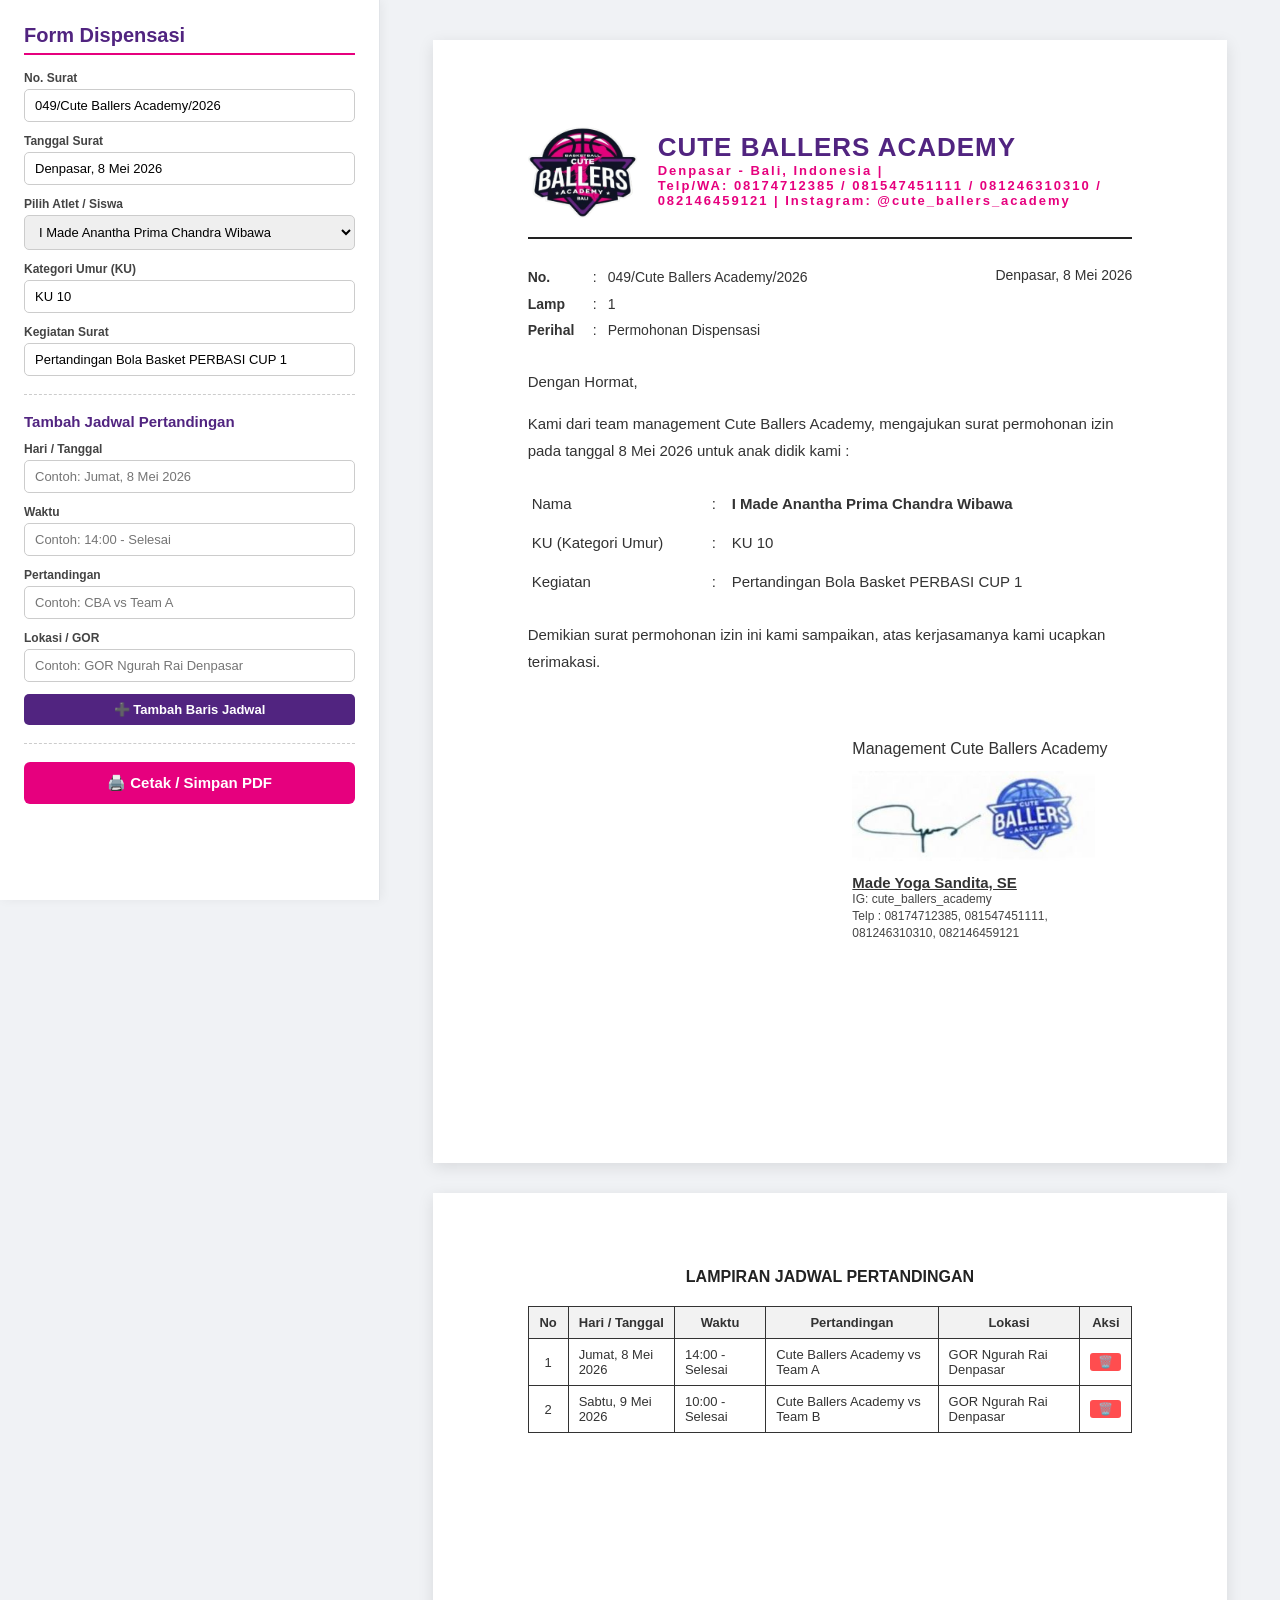
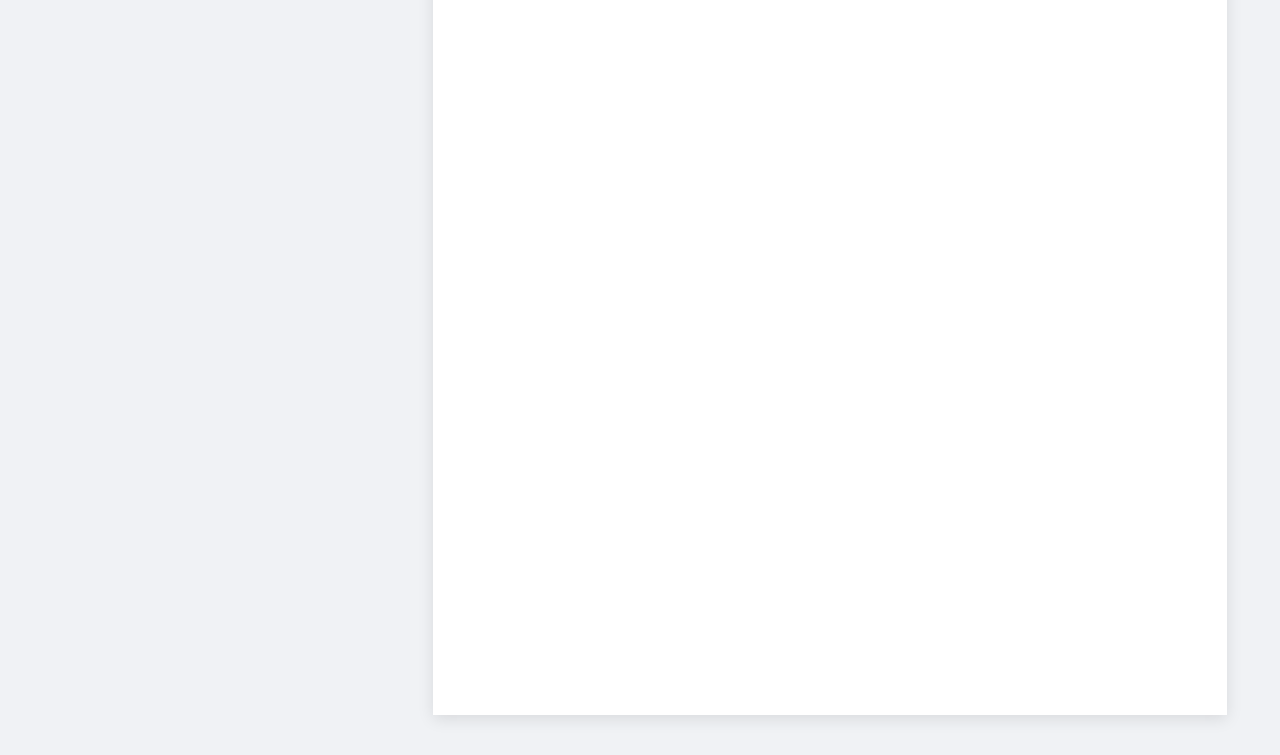
==== index.html @ a01e5388 "Add files via upload" ====
<!DOCTYPE html>
<html lang="id">
<head>
    <meta charset="UTF-8">
    <meta name="viewport" content="width=device-width, initial-scale=1.0">
    <title>Sistem Surat Dispensasi - Cute Ballers Academy</title>
    <link rel="stylesheet" href="style.css">
</head>
<body>
    <div class="app-container">
        <!-- Panel Input Form (Sidebar) -->
        <aside class="sidebar no-print">
            <h2>Form Dispensasi</h2>
            <form id="dispensasiForm">
                <div class="form-group">
                    <label for="noSurat">No. Surat</label>
                    <input type="text" id="noSurat" value="049/Cute Ballers Academy/2026">
                </div>

                <div class="form-group">
                    <label for="tglSurat">Tanggal Surat</label>
                    <input type="text" id="tglSurat" value="Denpasar, 8 Mei 2026">
                </div>

                <div class="form-group">
                    <label for="pilihSiswa">Pilih Atlet / Siswa</label>
                    <select id="pilihSiswa">
                        <option value="I Made Anantha Prima Chandra Wibawa">I Made Anantha Prima Chandra Wibawa</option>
                        <option value="I Gede Ryota Kurnia Abimartha">I Gede Ryota Kurnia Abimartha</option>
                        <option value="I Made Galang Ady Putra Wiguna">I Made Galang Ady Putra Wiguna</option>
                        <option value="Gde Keano Yaswanta Tirta Putra">Gde Keano Yaswanta Tirta Putra</option>
                        <option value="Ida Bagus Putu Dafandra">Ida Bagus Putu Dafandra</option>
                        <option value="Damar Narendra Rasendria Ardana">Damar Narendra Rasendria Ardana</option>
                        <option value="I Nyoman Reswara Radha Darsika">I Nyoman Reswara Radha Darsika</option>
                        <option value="Calvin Putra Leon">Calvin Putra Leon</option>
                        <option value="Dewa Ngakan Made Arsyanendra">Dewa Ngakan Made Arsyanendra</option>
                        <option value="Daeyu Kahiang Pimala">Daeyu Kahiang Pimala</option>
                        <option value="custom">-- Input Nama Lain --</option>
                    </select>
                </div>

                <div class="form-group" id="inputCustomGroup" style="display: none;">
                    <label for="namaCustom">Nama Siswa Manual</label>
                    <input type="text" id="namaCustom" placeholder="Ketik nama lengkap siswa">
                </div>

                <div class="form-group">
                    <label for="kategoriUmur">Kategori Umur (KU)</label>
                    <input type="text" id="kategoriUmur" value="KU 10">
                </div>

                <div class="form-group">
                    <label for="kegiatan">Kegiatan Surat</label>
                    <input type="text" id="kegiatan" value="Pertandingan Bola Basket PERBASI CUP 1">
                </div>

                <hr class="form-divider">

                <!-- Form Input Lampiran Jadwal Pertandingan -->
                <h3>Tambah Jadwal Pertandingan</h3>
                <div class="form-group">
                    <label for="jadwalHariTgl">Hari / Tanggal</label>
                    <input type="text" id="jadwalHariTgl" placeholder="Contoh: Jumat, 8 Mei 2026">
                </div>

                <div class="form-group">
                    <label for="jadwalWaktu">Waktu</label>
                    <input type="text" id="jadwalWaktu" placeholder="Contoh: 14:00 - Selesai">
                </div>

                <div class="form-group">
                    <label for="jadwalLaga">Pertandingan</label>
                    <input type="text" id="jadwalLaga" placeholder="Contoh: CBA vs Team A">
                </div>

                <div class="form-group">
                    <label for="jadwalLokasi">Lokasi / GOR</label>
                    <input type="text" id="jadwalLokasi" placeholder="Contoh: GOR Ngurah Rai Denpasar">
                </div>

                <button type="button" id="btnTambahJadwal" class="btn-secondary">
                    ➕ Tambah Baris Jadwal
                </button>

                <hr class="form-divider">

                <button type="button" class="btn-primary" onclick="window.print()">
                    🖨️ Cetak / Simpan PDF
                </button>
            </form>
        </aside>

        <!-- Preview Dokumen Kertas A4 -->
        <main class="preview-container">
            <!-- LEMBAR 1: SURAT PERMOHONAN DISPENSASI -->
            <div class="page-a4">
                <!-- Kop Surat dengan Logo dan Tulisan Sebelahan -->
                <header class="header">
                    <div class="kop-wrapper">
                        <img src="assets/logo.png" alt="Logo Cute Ballers Academy Bali" class="logo">
                        <div class="kop-text">
                            <h1 class="kop-title">CUTE BALLERS ACADEMY</h1>
                            <p class="kop-subtitle">Denpasar - Bali, Indonesia |<br> Telp/WA: 08174712385 / 081547451111 / 081246310310 / 082146459121 |
				 Instagram: @cute_ballers_academy 
				</br></p>
					
                        </div>
                    </div>
                </header>

                <!-- Detail Surat (Titik Dua Sejajar) -->
                <section class="meta-section">
                    <div class="meta-left">
                        <table class="meta-table">
                            <tr>
                                <td class="meta-label"><strong>No.</strong></td>
                                <td class="meta-colon">:</td>
                                <td><span id="viewNoSurat">049/Cute Ballers Academy/2026</span></td>
                            </tr>
                            <tr>
                                <td class="meta-label"><strong>Lamp</strong></td>
                                <td class="meta-colon">:</td>
                                <td>1</td>
                            </tr>
                            <tr>
                                <td class="meta-label"><strong>Perihal</strong></td>
                                <td class="meta-colon">:</td>
                                <td>Permohonan Dispensasi</td>
                            </tr>
                        </table>
                    </div>
                    <div class="meta-right">
                        <p><span id="viewTglSurat">Denpasar, 8 Mei 2026</span></p>
                    </div>
                </section>

                <!-- Isi Surat -->
                <section class="letter-body">
                    <p>Dengan Hormat,</p>
                    <p>Kami dari team management Cute Ballers Academy, mengajukan surat permohonan izin pada tanggal 8 Mei 2026 untuk anak didik kami :</p>

                    <table class="data-table">
                        <tr>
                            <td class="col-label">Nama</td>
                            <td class="col-colon">:</td>
                            <td><strong id="viewNamaSiswa">I Made Anantha Prima Chandra Wibawa</strong></td>
                        </tr>
                        <tr>
                            <td class="col-label">KU (Kategori Umur)</td>
                            <td class="col-colon">:</td>
                            <td id="viewKU">KU 10</td>
                        </tr>
                        <tr>
                            <td class="col-label">Kegiatan</td>
                            <td class="col-colon">:</td>
                            <td id="viewKegiatan">Pertandingan Bola Basket PERBASI CUP 1</td>
                        </tr>
                    </table>

                    <p>Demikian surat permohonan izin ini kami sampaikan, atas kerjasamanya kami ucapkan terimakasi.</p>
                </section>

                <!-- Tanda Tangan & Stempel -->
                <footer class="signature-section">
                    <p>Management Cute Ballers Academy</p>
                    <div class="stamp-wrapper">
                        <img src="assets/stempel.png" alt="Tanda Tangan dan Stempel Official" class="stempel-img">
                    </div>
                    <p class="signee-name"><strong>Made Yoga Sandita, SE</strong></p>
                    <p class="contact">IG: cute_ballers_academy</p>
                    <p class="contact">Telp : 08174712385, 081547451111, 081246310310, 082146459121</p>
                </footer>
            </div>

<div class="page-a4 page-break">
       

                <h3 class="schedule-title">LAMPIRAN JADWAL PERTANDINGAN </h3>

                <table class="schedule-table">
                    <thead>
                        <tr>
                            <th style="width: 40px;">No</th>
                            <th>Hari / Tanggal</th>
                            <th>Waktu</th>
                            <th>Pertandingan</th>
                            <th>Lokasi</th>
                            <th class="no-print" style="width: 50px;">Aksi</th>
                        </tr>
                    </thead>
                    <tbody id="jadwalTableBody">
                        <!-- Baris jadwal dinamis dari JS -->
                    </tbody>
                </table>

               
            </div>
        </main>
    </div>

    <script src="script.js"></script>
</body>
</html>
---- style.css ----
* {
    box-sizing: border-box;
    margin: 0;
    padding: 0;
    font-family: 'Segoe UI', Tahoma, Geneva, Verdana, sans-serif;
}

body {
    background-color: #f0f2f5;
    color: #333;
}

.app-container {
    display: flex;
    min-height: 100vh;
}

/* Sidebar Kontrol Form */
.sidebar {
    width: 380px;
    background-color: #ffffff;
    padding: 24px;
    border-right: 1px solid #e1e4e8;
    box-shadow: 2px 0 10px rgba(0, 0, 0, 0.05);
    z-index: 10;
    max-height: 100vh;
    overflow-y: auto;
}

.sidebar h2 {
    font-size: 20px;
    color: #512480;
    margin-bottom: 16px;
    border-bottom: 2px solid #e6007e;
    padding-bottom: 6px;
}

.sidebar h3 {
    font-size: 15px;
    color: #512480;
    margin: 12px 0;
}

.form-divider {
    border: 0;
    border-top: 1px dashed #ccc;
    margin: 18px 0;
}

.form-group {
    margin-bottom: 12px;
}

.form-group label {
    display: block;
    font-size: 12px;
    font-weight: 600;
    margin-bottom: 4px;
    color: #444;
}

.form-group input, 
.form-group select {
    width: 100%;
    padding: 8px 10px;
    border: 1px solid #cccccc;
    border-radius: 5px;
    font-size: 13px;
    outline: none;
}

.form-group input:focus, 
.form-group select:focus {
    border-color: #e6007e;
}

.btn-primary {
    width: 100%;
    padding: 12px;
    background-color: #e6007e;
    color: white;
    border: none;
    border-radius: 6px;
    font-size: 15px;
    font-weight: bold;
    cursor: pointer;
    transition: background-color 0.2s;
}

.btn-primary:hover {
    background-color: #c4006b;
}

.btn-secondary {
    width: 100%;
    padding: 8px;
    background-color: #512480;
    color: white;
    border: none;
    border-radius: 5px;
    font-size: 13px;
    font-weight: 600;
    cursor: pointer;
    transition: background-color 0.2s;
}

.btn-secondary:hover {
    background-color: #3b195e;
}

/* Preview Area Lembar A4 */
.preview-container {
    flex: 1;
    padding: 40px;
    display: flex;
    flex-direction: column;
    align-items: center;
    gap: 30px;
    overflow-y: auto;
}

.page-a4 {
    width: 210mm;
    min-height: 297mm;
    background-color: #ffffff;
    padding: 20mm 25mm;
    box-shadow: 0 4px 15px rgba(0, 0, 0, 0.1);
    position: relative;
    box-sizing: border-box;
}

/* Kop Surat (Logo + Tulisan Sebelahan) */
.header {
    border-bottom: 2px solid #222222;
    padding-bottom: 12px;
    margin-bottom: 25px;
}

.kop-wrapper {
    display: flex;
    align-items: center;
    justify-content: center;
    gap: 20px;
}

.logo {
    max-width: 110px;
    height: auto;
}

.kop-text {
    text-align: left;
}

.kop-title {
    font-size: 26px;
    font-weight: 900;
    color: #512480;
    letter-spacing: 1px;
    line-height: 1.1;
}

.kop-subtitle {
    font-size: 13px;
    font-weight: bold;
    color: #e6007e;
    letter-spacing: 2px;
    margin-top: 2px;
}

/* Meta Data Surat (Titik Dua Sejajar) */
.meta-section {
    display: flex;
    justify-content: space-between;
    font-size: 14px;
    line-height: 1.6;
    margin-bottom: 25px;
}

.meta-table {
    border-collapse: collapse;
}

.meta-table td {
    padding: 2px 0;
    vertical-align: top;
}

.meta-label {
    width: 65px;
}

.meta-colon {
    width: 15px;
}

/* Isi Surat */
.letter-body {
    font-size: 15px;
    line-height: 1.8;
}

.letter-body p {
    margin-bottom: 15px;
}

.data-table {
    width: 100%;
    margin: 20px 0;
    border-collapse: collapse;
}

.data-table td {
    padding: 6px 4px;
    vertical-align: top;
}

.col-label {
    width: 180px;
}

.col-colon {
    width: 20px;
}

/* Signature & Stempel */
.signature-section {
    margin-top: 50px;
    float: right;
    width: 280px;
    text-align: left;
}

.stamp-wrapper {
    height: 100px;
    margin: 8px 0;
    display: flex;
    align-items: center;
}

.stempel-img {
    height: 90px;
    width: auto;
    object-fit: contain;
}

.signee-name {
    text-decoration: underline;
    font-size: 15px;
    margin-top: 4px;
}

.contact {
    font-size: 12px;
    color: #444444;
    line-height: 1.4;
}

/* Tabel Jadwal Lampiran */
.schedule-title {
    text-align: center;
    font-size: 16px;
    margin-bottom: 20px;
    color: #222;
}

.schedule-table {
    width: 100%;
    border-collapse: collapse;
    font-size: 13px;
    margin-bottom: 30px;
}

.schedule-table th, 
.schedule-table td {
    border: 1px solid #333333;
    padding: 8px 10px;
    text-align: left;
}

.schedule-table th {
    background-color: #f2f2f2;
    text-align: center;
}

.btn-del {
    background: #ff4d4f;
    color: white;
    border: none;
    padding: 2px 8px;
    border-radius: 3px;
    cursor: pointer;
    font-size: 12px;
}

/* Aturan Cetak (Print / PDF) */
@media print {
    body {
        background-color: #ffffff;
    }

    .no-print {
        display: none !important;
    }

    .preview-container {
        padding: 0;
    }

    .page-a4 {
        box-shadow: none;
        width: 100%;
        padding: 0;
        margin: 0;
    }

    .page-break {
        page-break-before: always;
    }
}
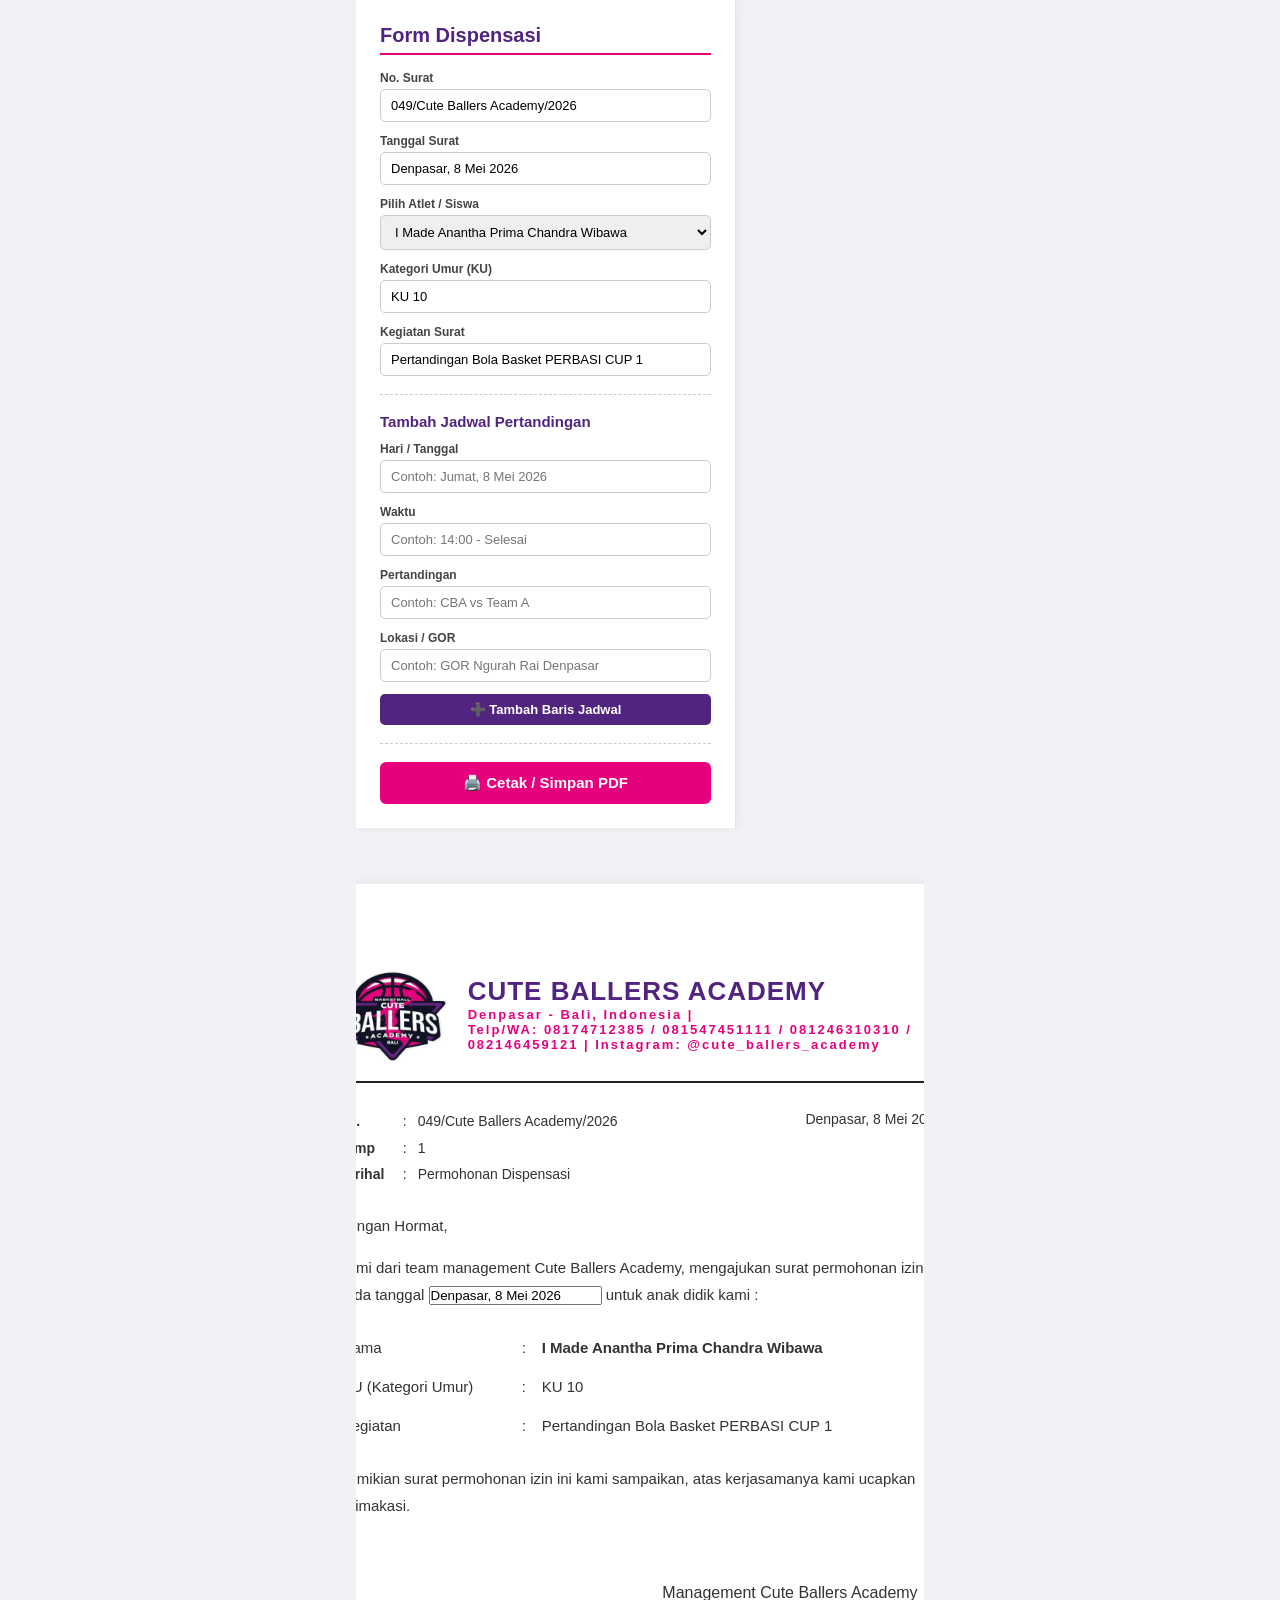
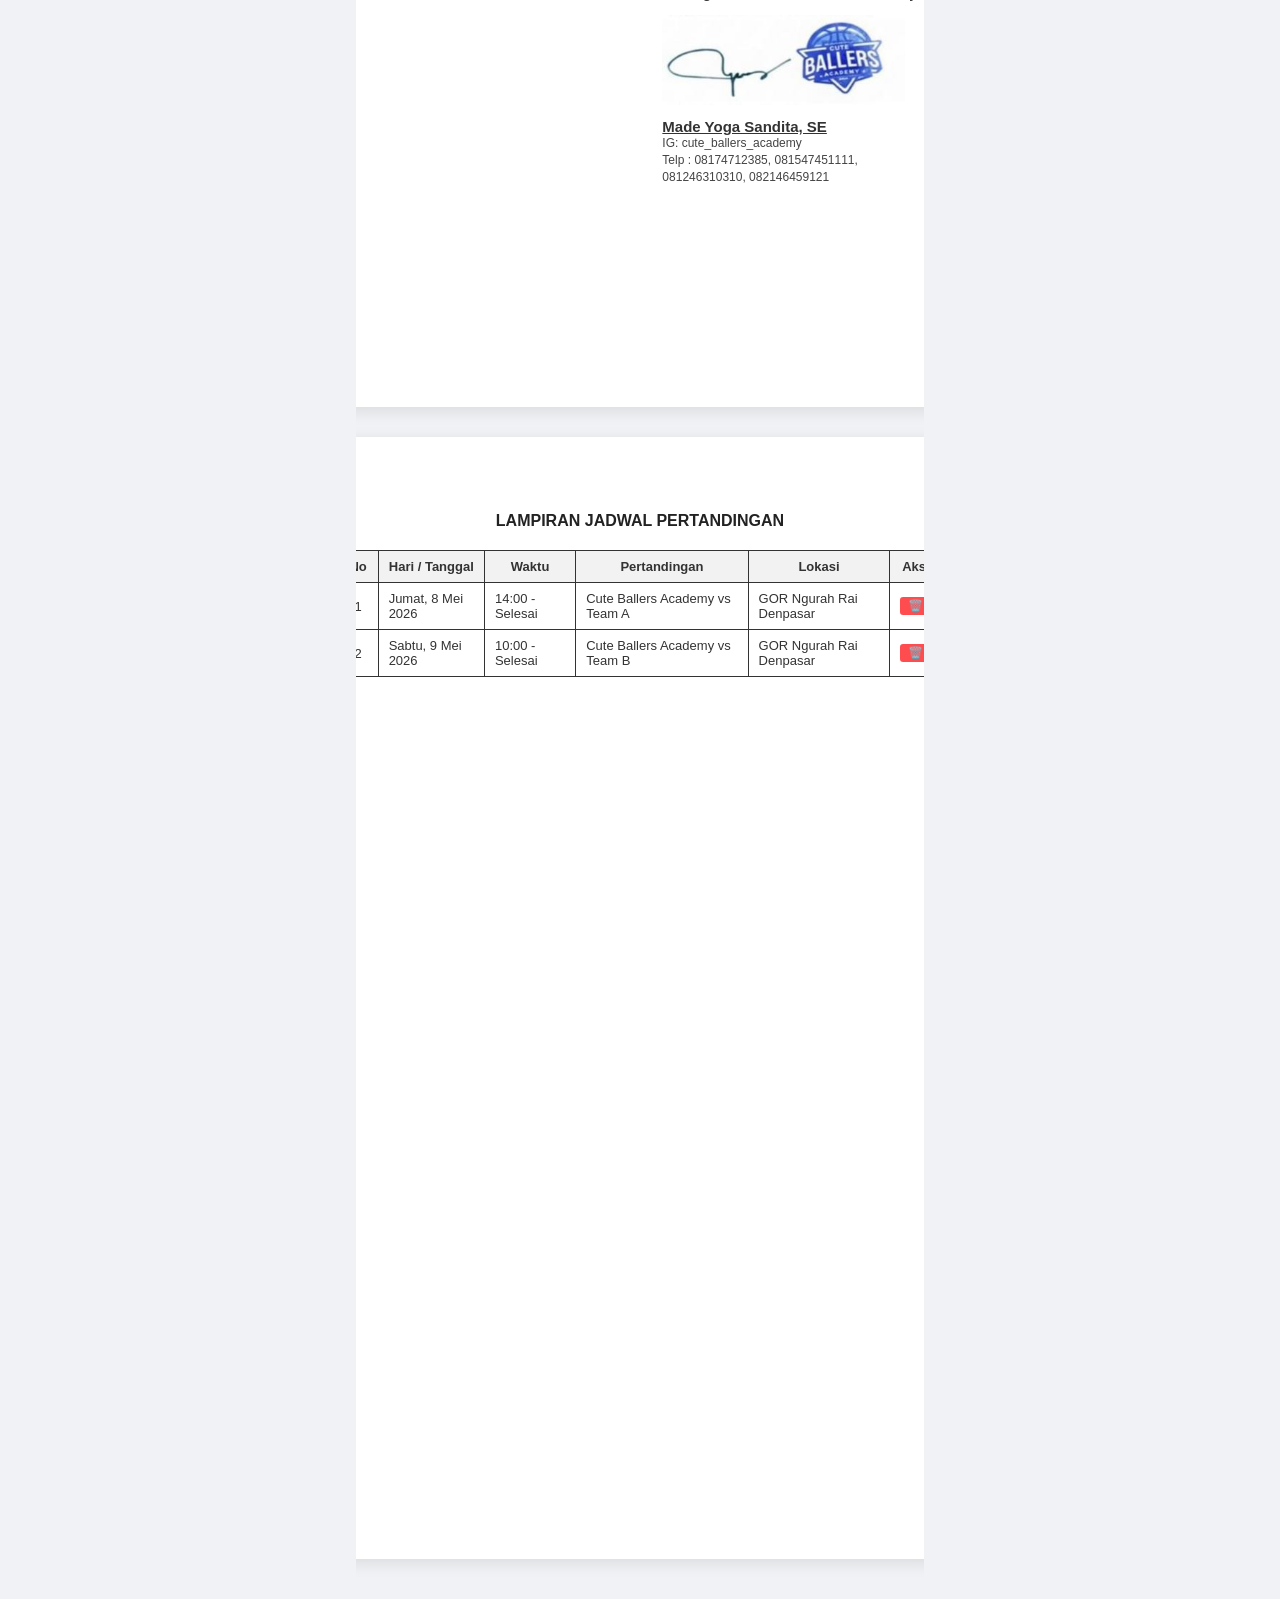
==== commit 9eeb1d1a: "Update index.html" ====
--- a/index.html
+++ b/index.html
@@ -137,7 +137,7 @@
                 <!-- Isi Surat -->
                 <section class="letter-body">
                     <p>Dengan Hormat,</p>
-                    <p>Kami dari team management Cute Ballers Academy, mengajukan surat permohonan izin pada tanggal 8 Mei 2026 untuk anak didik kami :</p>
+                    <p>Kami dari team management Cute Ballers Academy, mengajukan surat permohonan izin pada tanggal  <input type="text" id="tglSurat" value="Denpasar, 8 Mei 2026"> untuk anak didik kami :</p>
 
                     <table class="data-table">
                         <tr>
@@ -200,4 +200,4 @@
 
     <script src="script.js"></script>
 </body>
-</html>+</html>
--- a/style.css
+++ b/style.css
@@ -12,7 +12,14 @@
 
 .app-container {
     display: flex;
-    min-height: 100vh;
+    flex-direction: column;
+    gap: 16px;
+    width: 100%;             /* Mengisi penuh lebar layar/kontainer */
+    max-width: 600px;        /* Lebar maksimal di layar besar (bisa diubah sesuai kebutuhan, misal 600px atau 800px) */
+    margin: 0 auto;          /* Posisi otomatis di tengah */
+    padding: 0 16px;         /* Memberikan jarak aman di sisi kiri dan kanan agar tidak mentok layar HP */
+    box-sizing: border-box;  /* Memastikan padding tidak merusak total lebar elemen */
+
 }
 
 /* Sidebar Kontrol Form */
@@ -317,4 +324,4 @@
     .page-break {
         page-break-before: always;
     }
-}+}
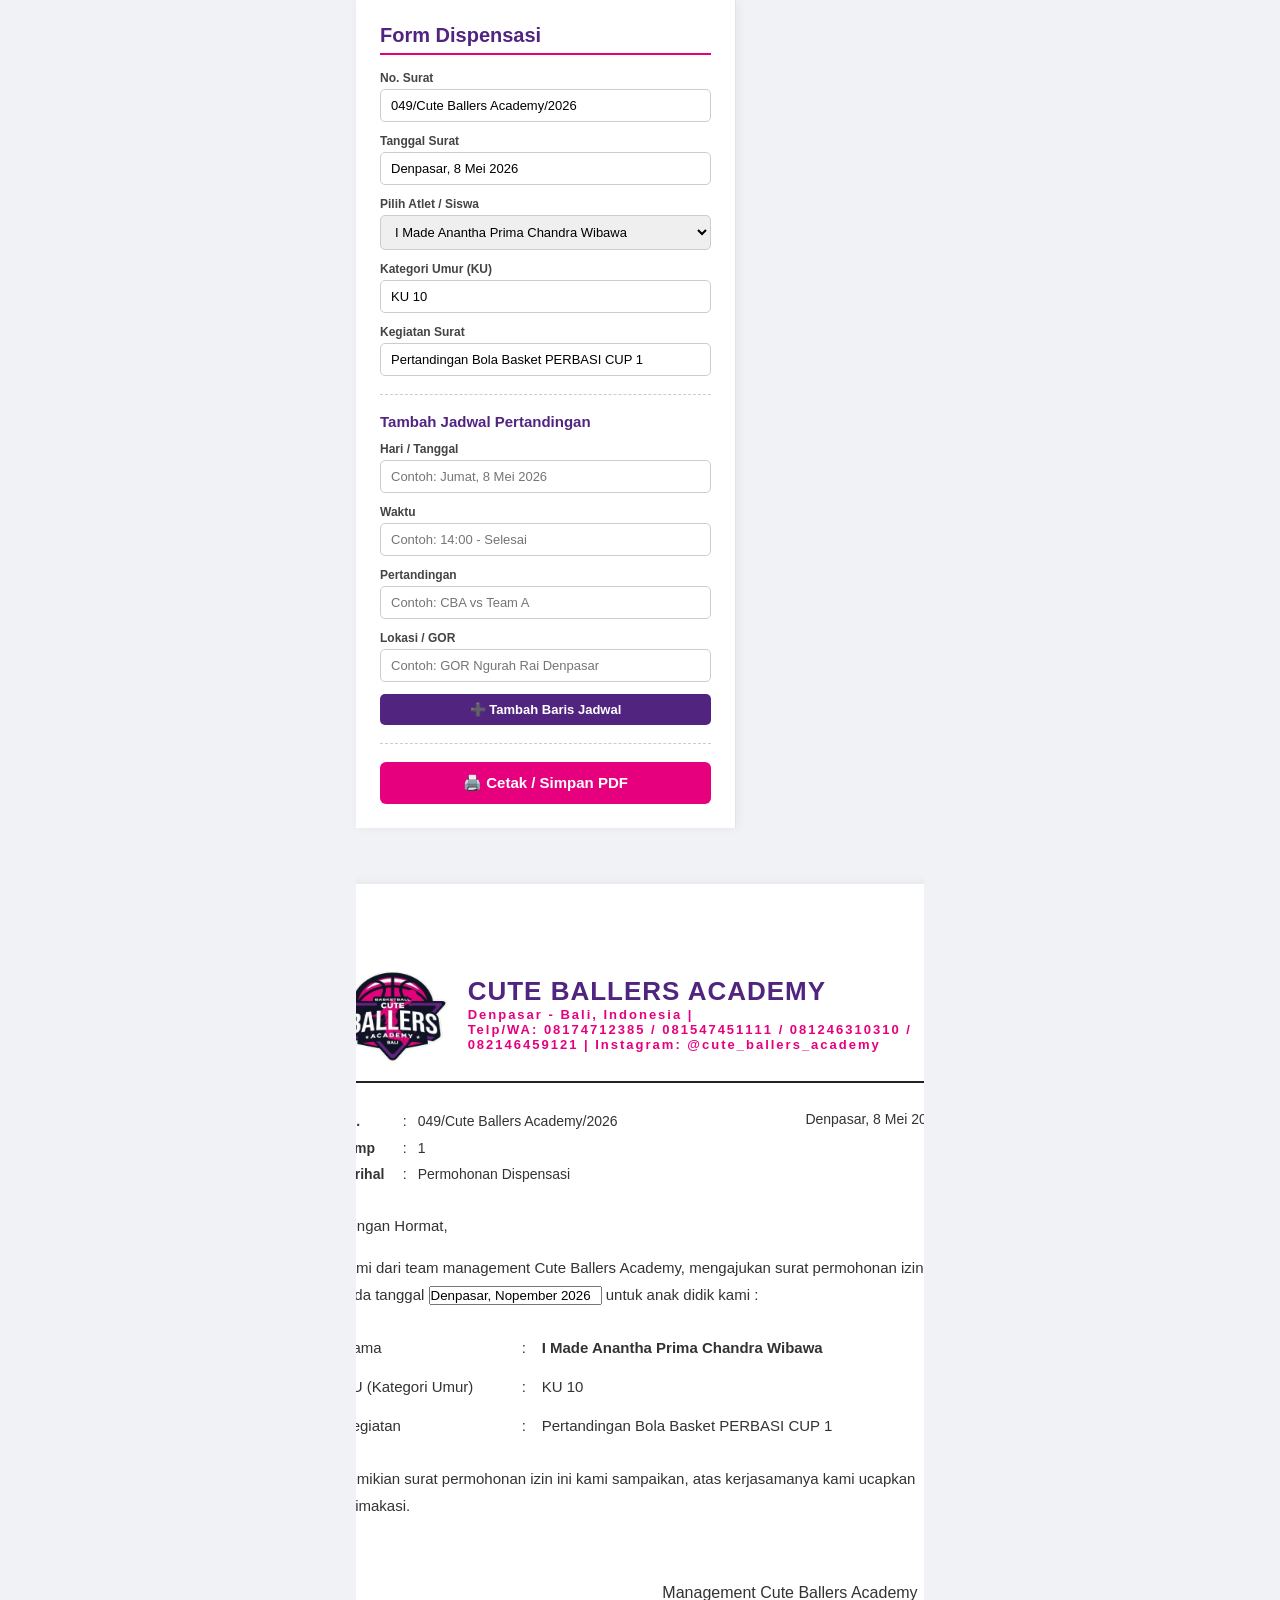
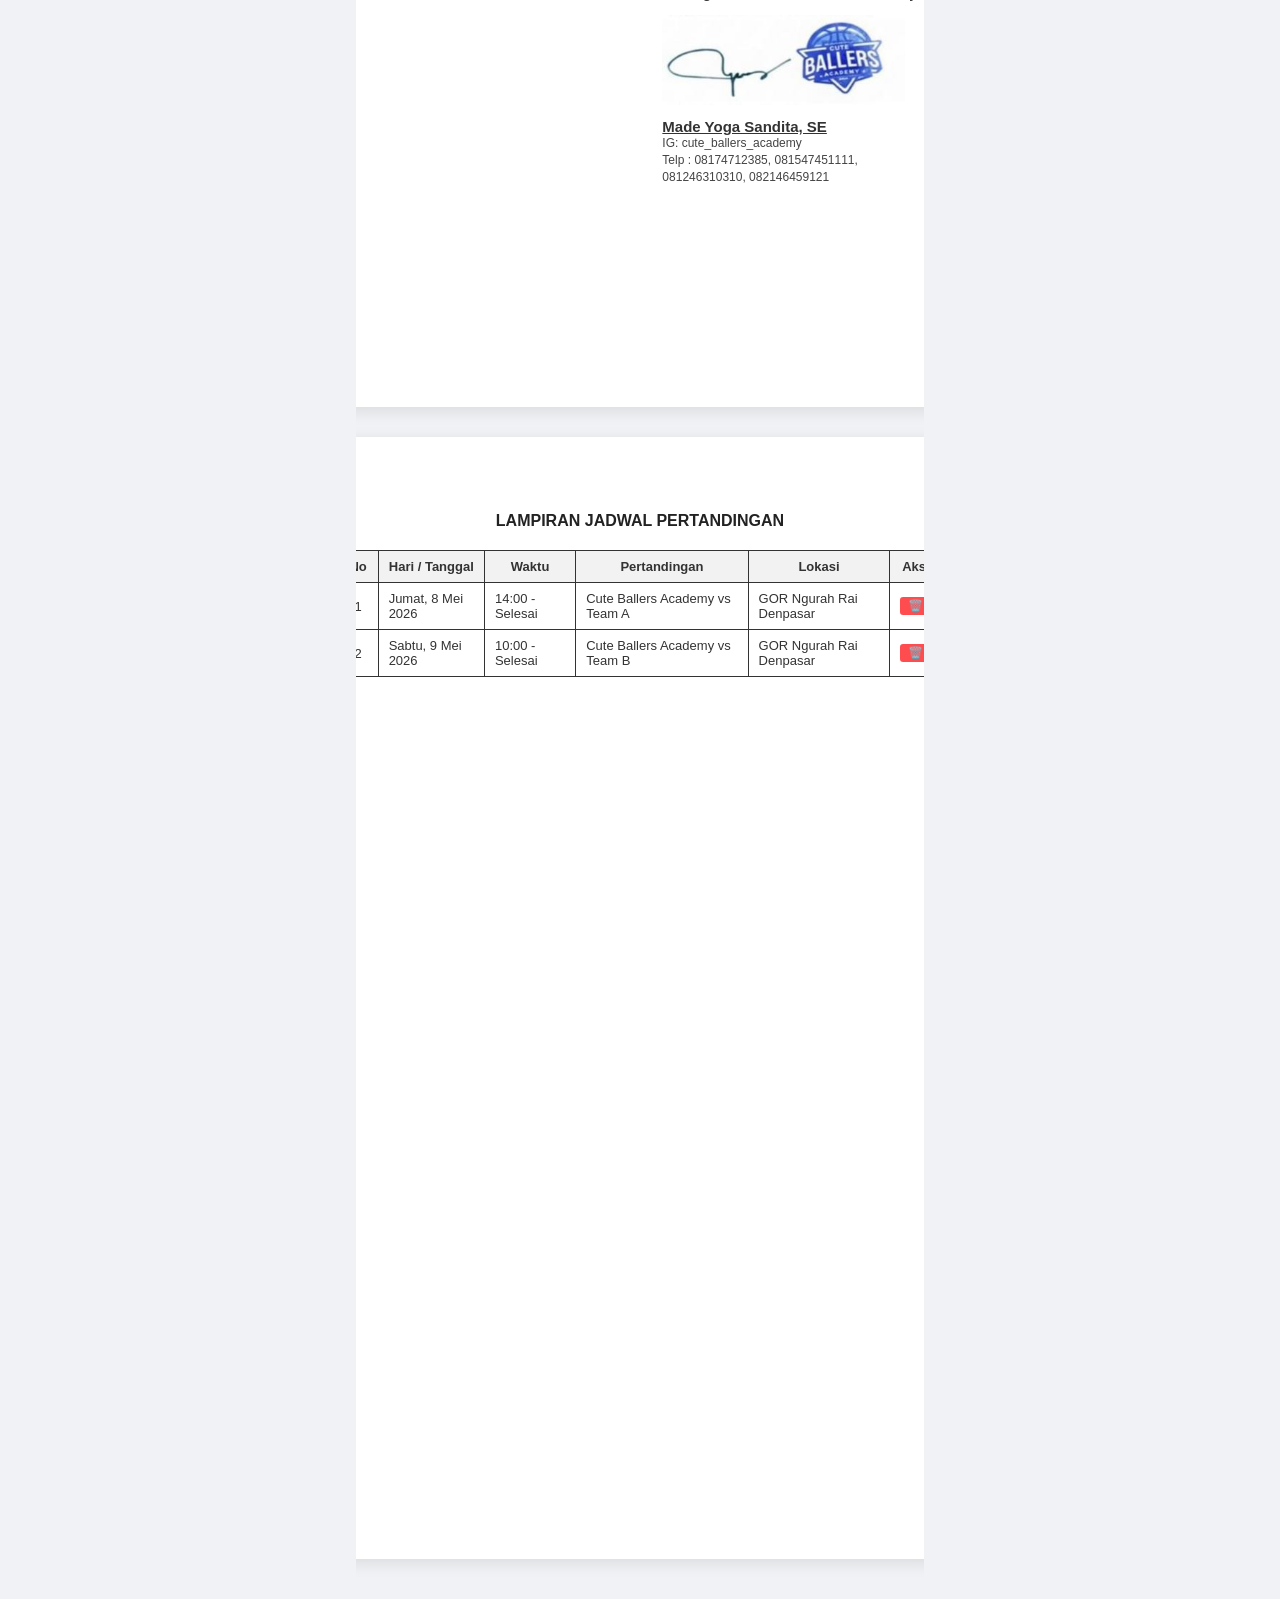
==== commit 2192fda2: "index.html" ====
--- a/index.html
+++ b/index.html
@@ -137,7 +137,7 @@
                 <!-- Isi Surat -->
                 <section class="letter-body">
                     <p>Dengan Hormat,</p>
-                    <p>Kami dari team management Cute Ballers Academy, mengajukan surat permohonan izin pada tanggal  <input type="text" id="tglSurat" value="Denpasar, 8 Mei 2026"> untuk anak didik kami :</p>
+                    <p>Kami dari team management Cute Ballers Academy, mengajukan surat permohonan izin pada tanggal  <input type="text" id="tglSurat" value="Denpasar, Nopember 2026"> untuk anak didik kami :</p>
 
                     <table class="data-table">
                         <tr>
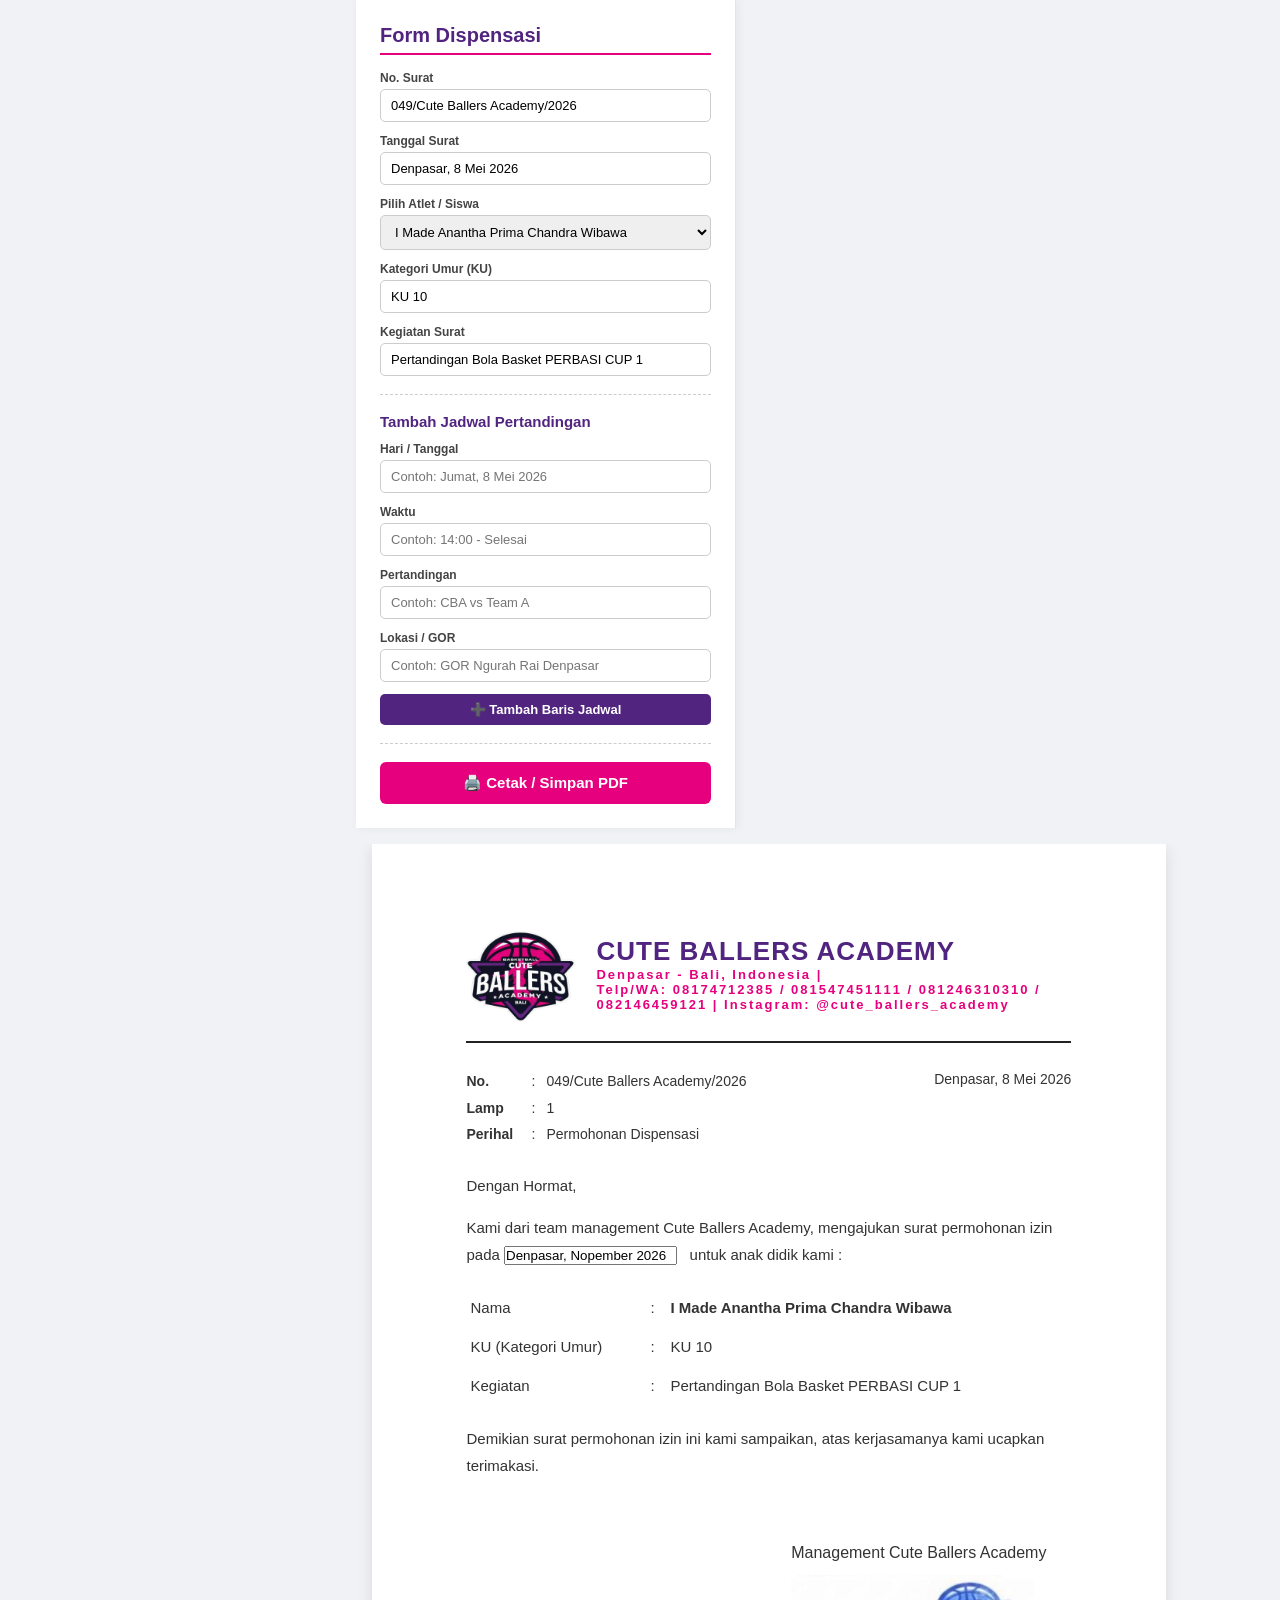
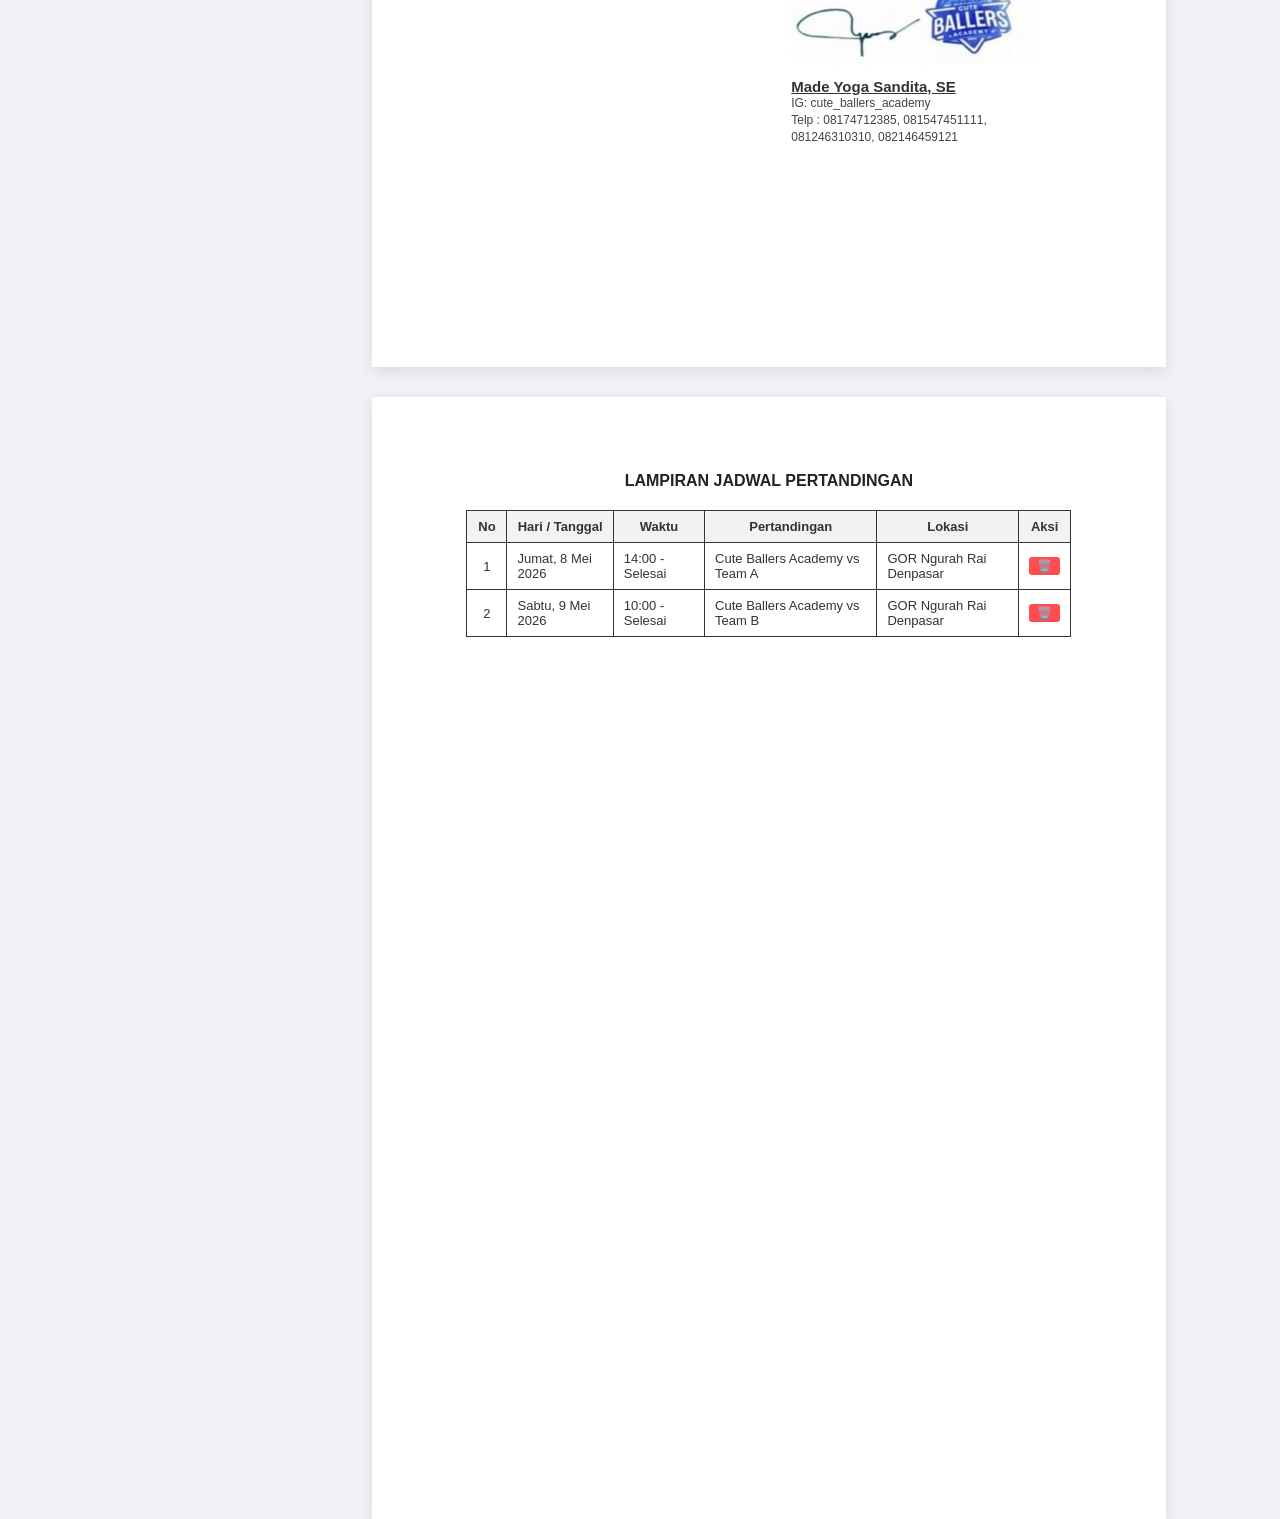
==== commit d7997fc1: "Update index.html" ====
--- a/index.html
+++ b/index.html
@@ -137,7 +137,7 @@
                 <!-- Isi Surat -->
                 <section class="letter-body">
                     <p>Dengan Hormat,</p>
-                    <p>Kami dari team management Cute Ballers Academy, mengajukan surat permohonan izin pada tanggal  <input type="text" id="tglSurat" value="Denpasar, Nopember 2026"> untuk anak didik kami :</p>
+                    <p>Kami dari team management Cute Ballers Academy, mengajukan surat permohonan izin pada   <input type="text" id="tglSurat" value="Denpasar, Nopember 2026">  &nbsp untuk anak didik kami :</p>
 
                     <table class="data-table">
                         <tr>
--- a/style.css
+++ b/style.css
@@ -118,10 +118,11 @@
 /* Preview Area Lembar A4 */
 .preview-container {
     flex: 1;
-    padding: 40px;
+    padding: 0 16px;
     display: flex;
     flex-direction: column;
     align-items: center;
+    margin: 0 auto; 
     gap: 30px;
     overflow-y: auto;
 }
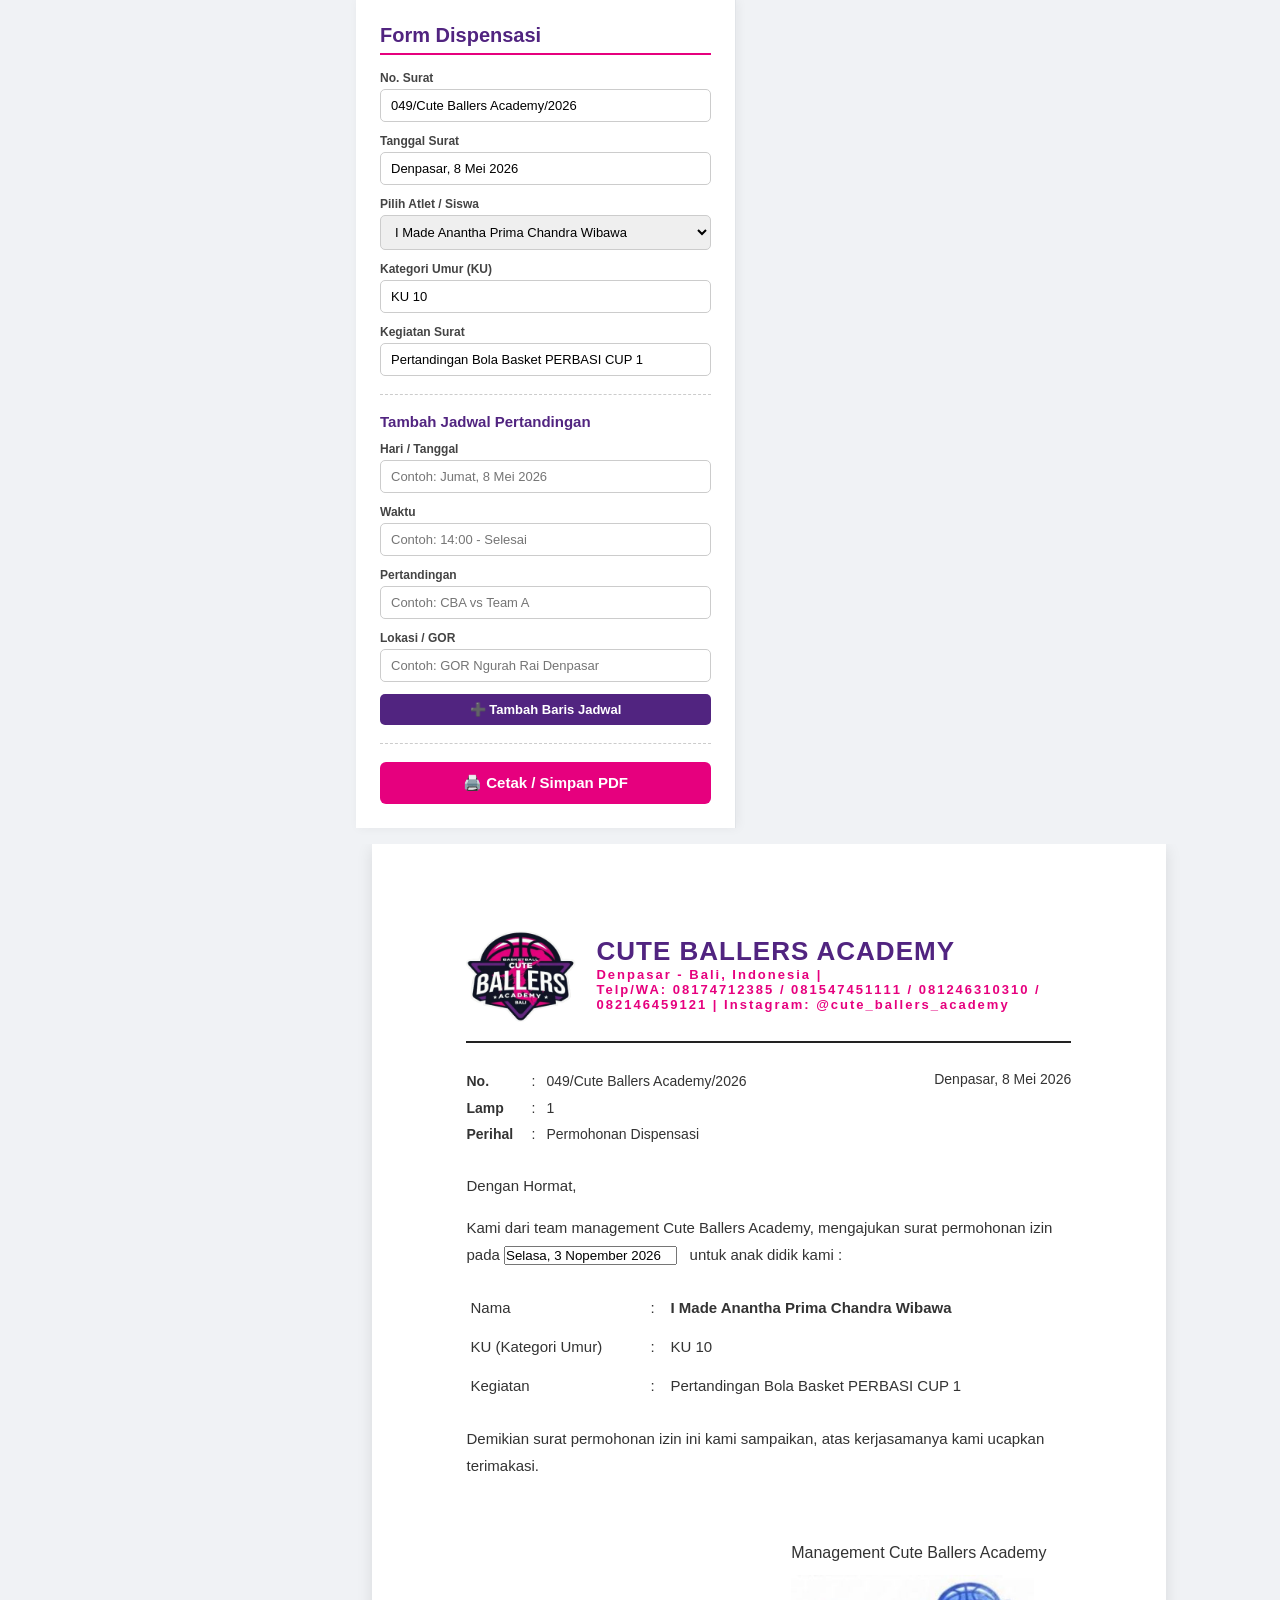
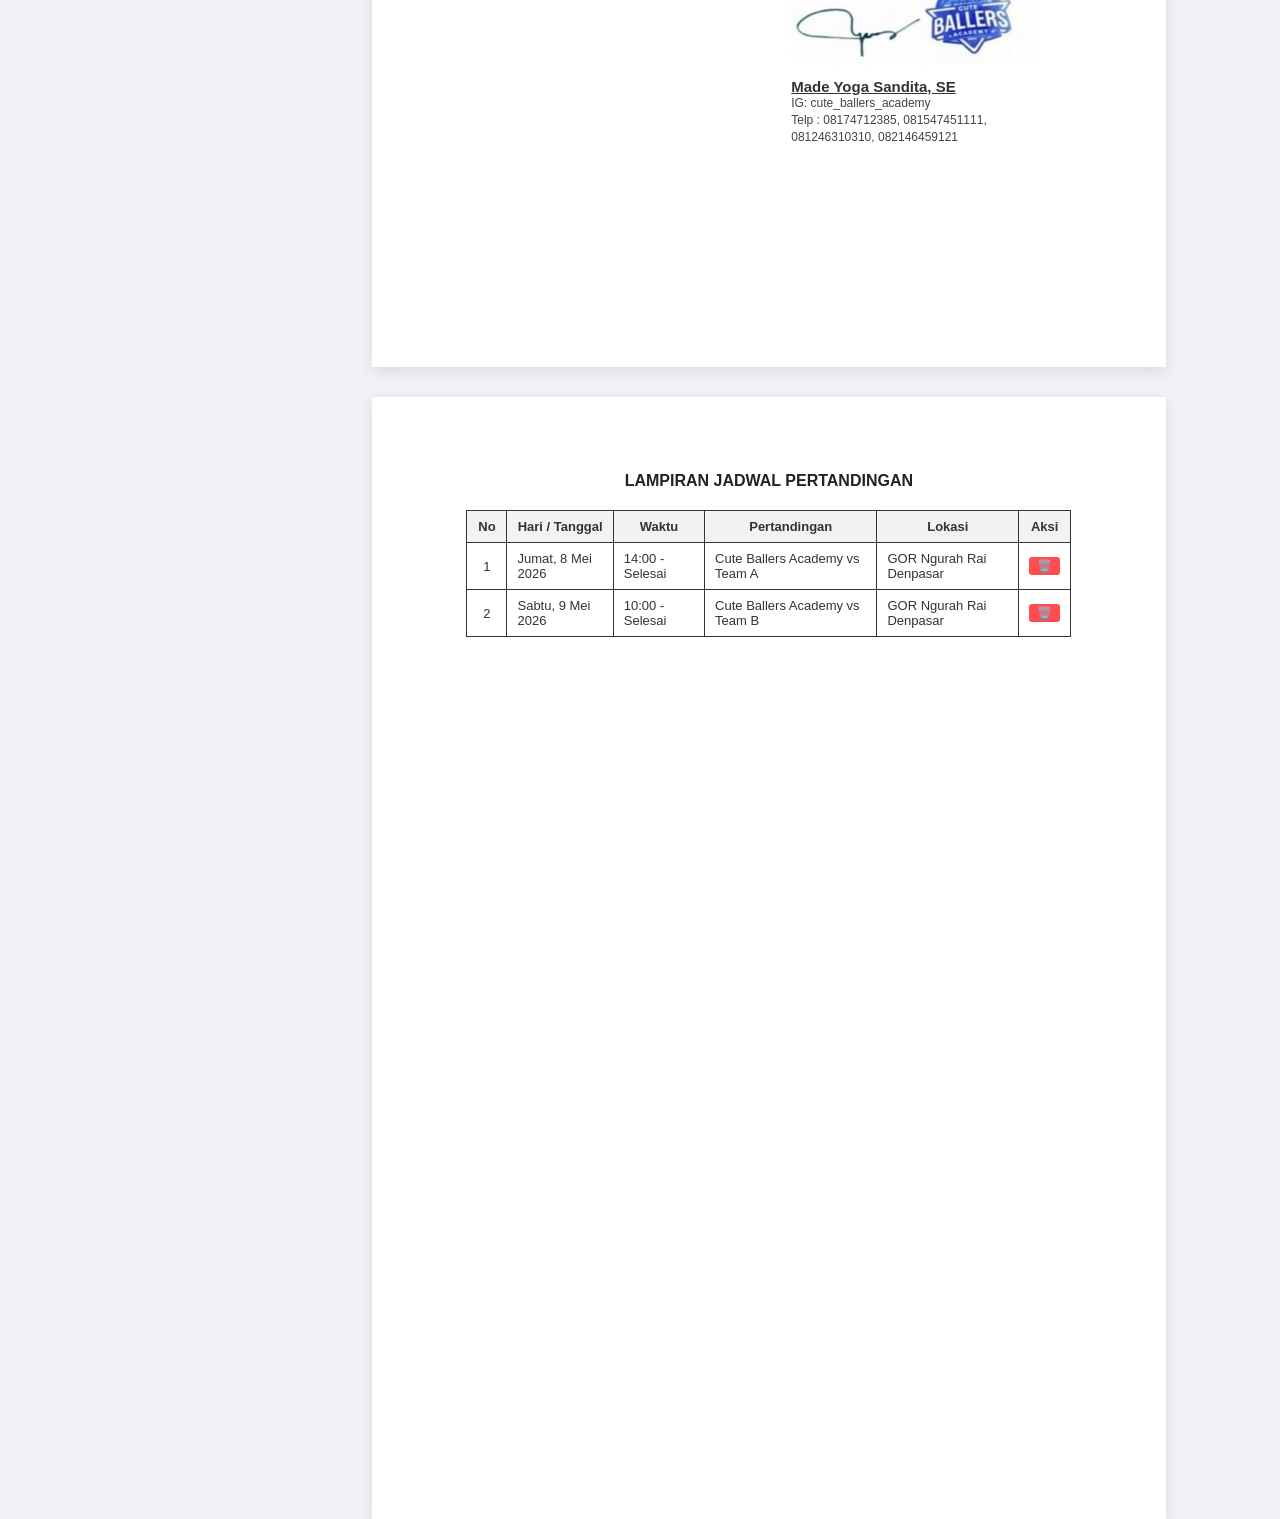
==== commit d59d03bc: "Update index.html" ====
--- a/index.html
+++ b/index.html
@@ -137,7 +137,7 @@
                 <!-- Isi Surat -->
                 <section class="letter-body">
                     <p>Dengan Hormat,</p>
-                    <p>Kami dari team management Cute Ballers Academy, mengajukan surat permohonan izin pada   <input type="text" id="tglSurat" value="Denpasar, Nopember 2026">  &nbsp untuk anak didik kami :</p>
+                    <p>Kami dari team management Cute Ballers Academy, mengajukan surat permohonan izin pada   <input type="text" id="tglSurat" value="Selasa, 3 Nopember 2026">  &nbsp untuk anak didik kami :</p>
 
                     <table class="data-table">
                         <tr>
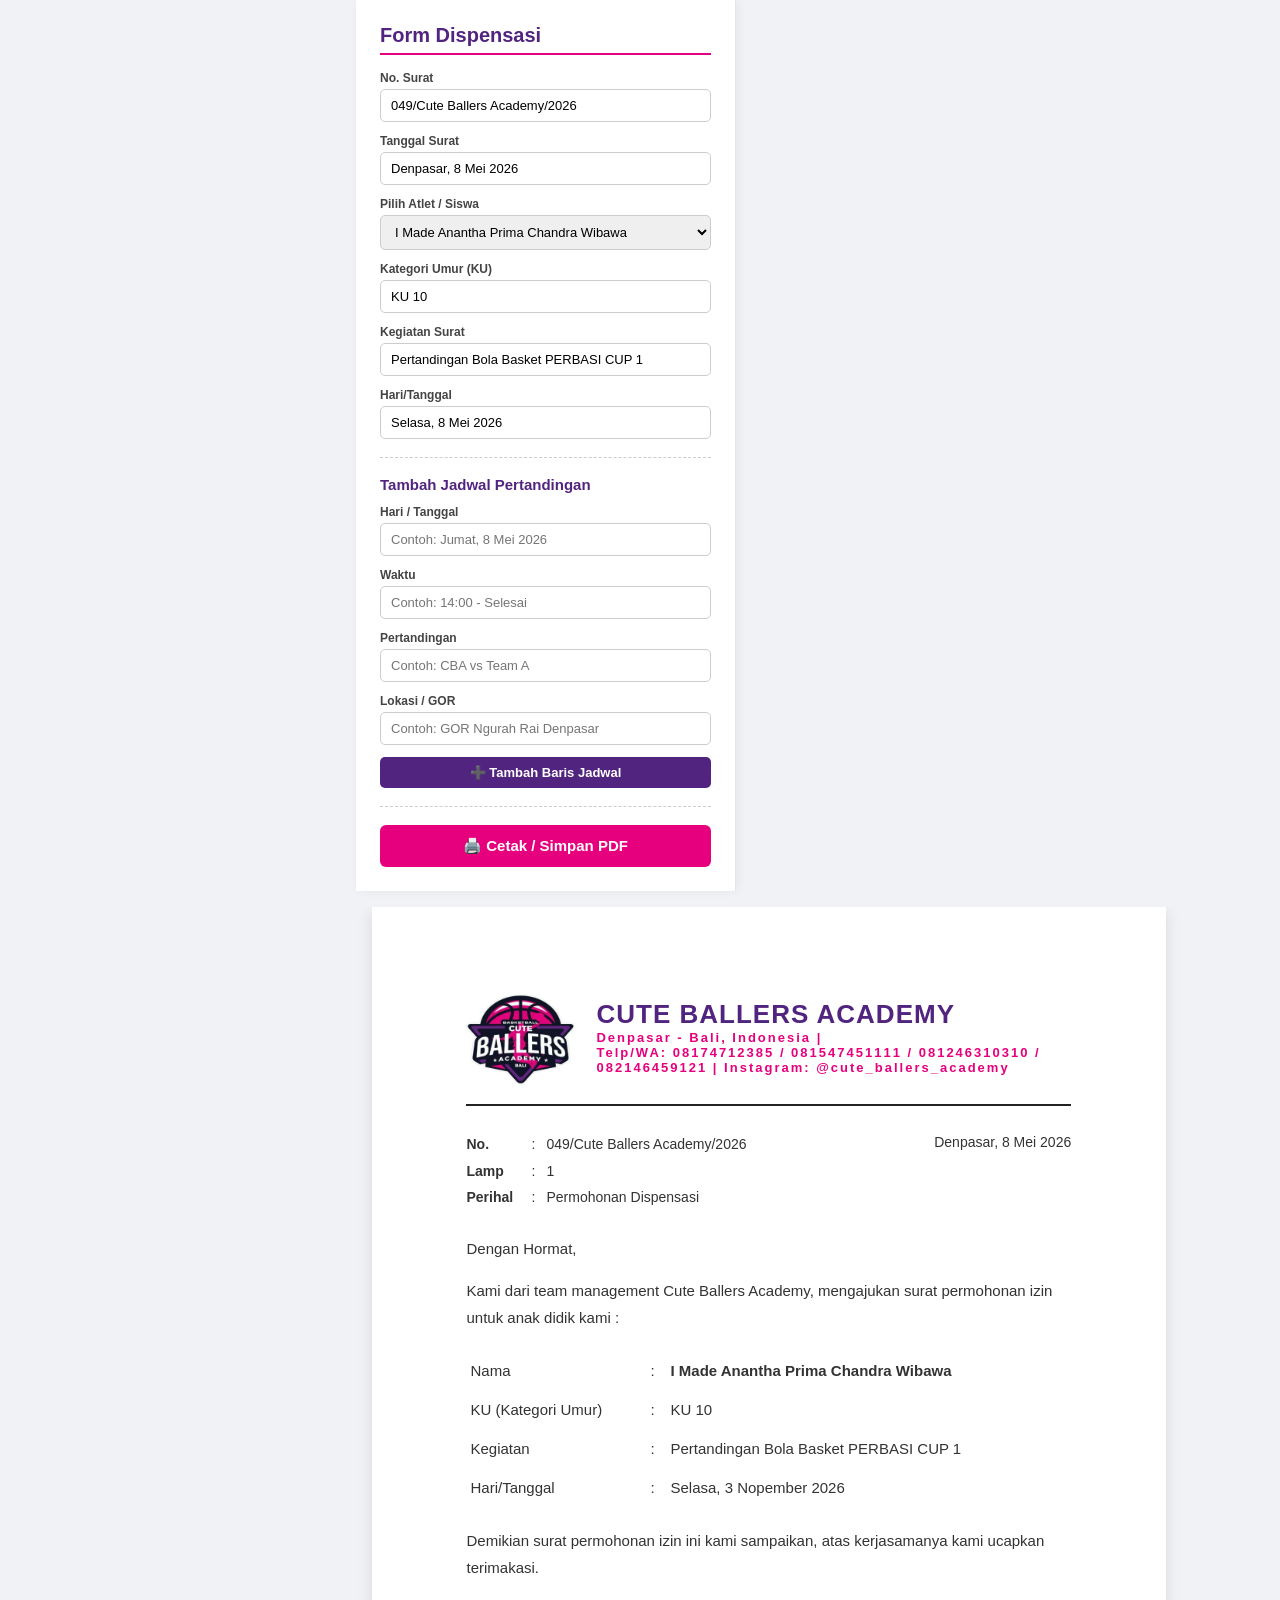
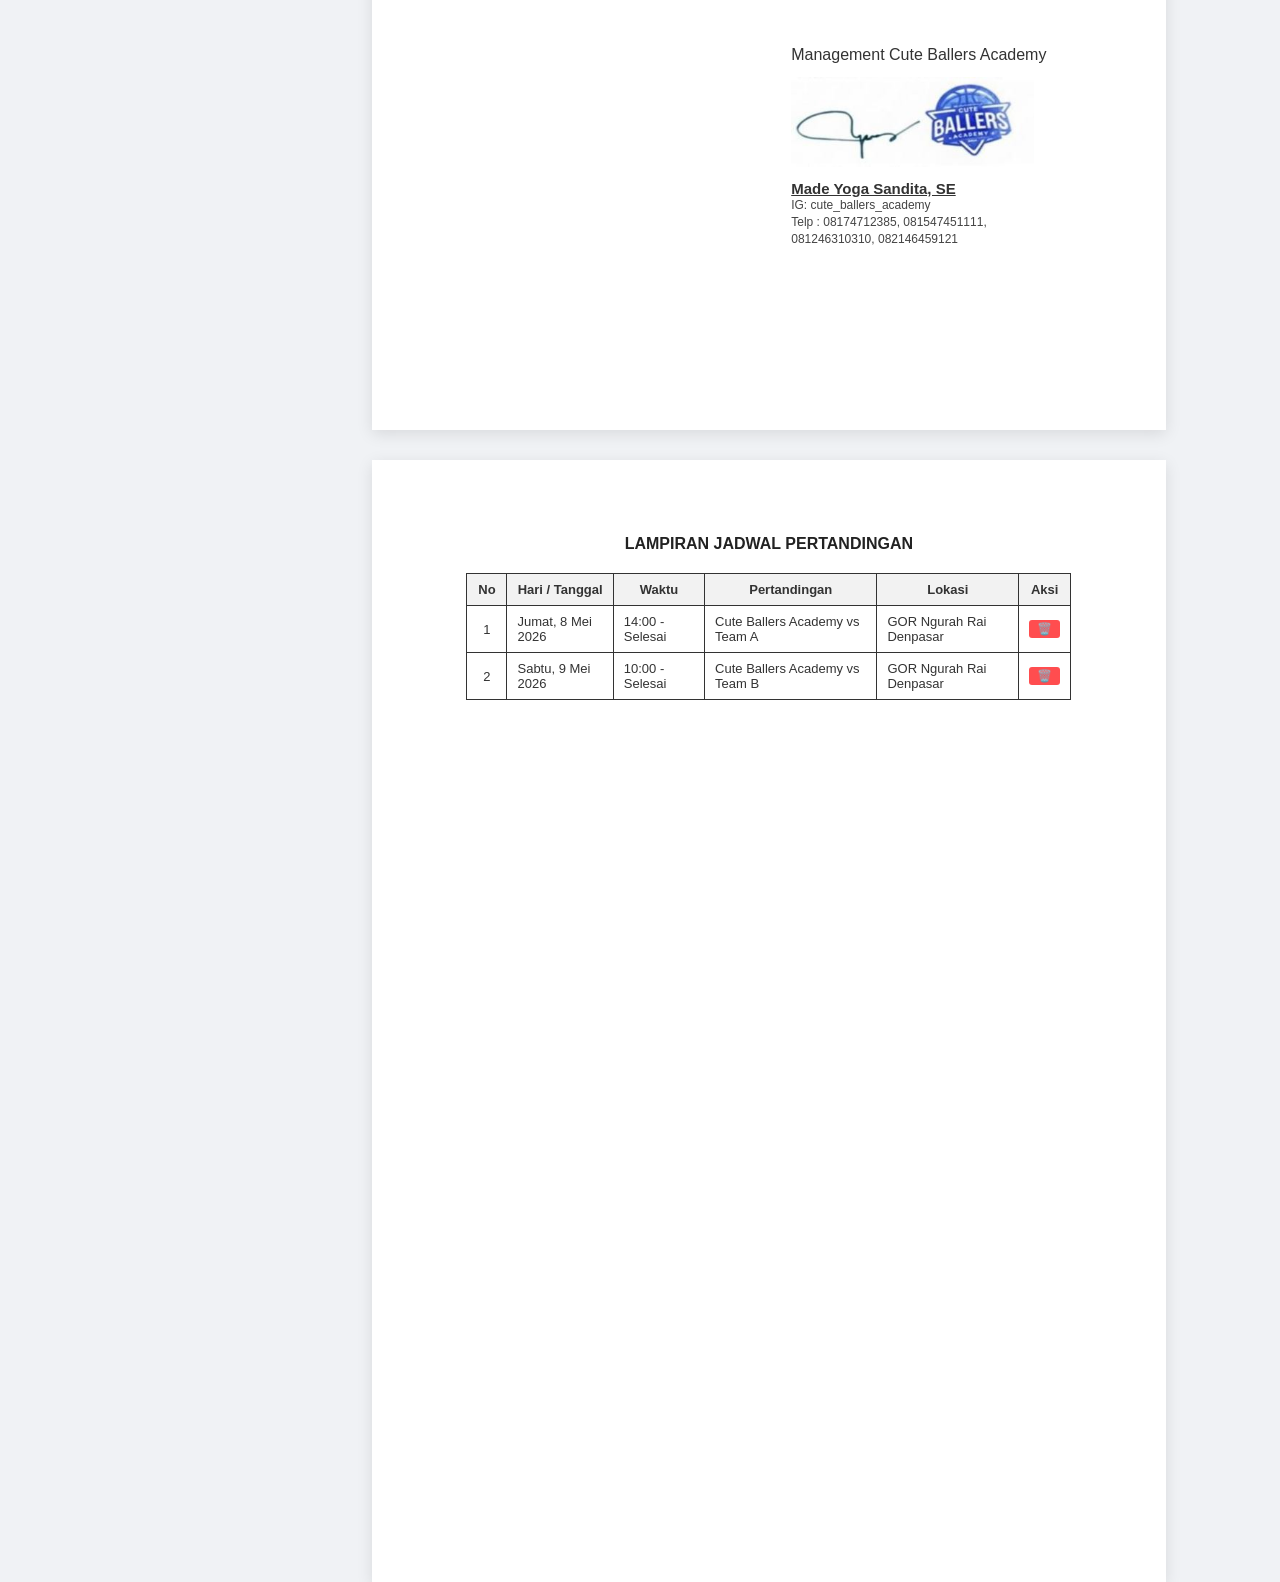
==== commit 467ff425: "Update index.html" ====
--- a/index.html
+++ b/index.html
@@ -22,6 +22,7 @@
                     <input type="text" id="tglSurat" value="Denpasar, 8 Mei 2026">
                 </div>
 
+			
                 <div class="form-group">
                     <label for="pilihSiswa">Pilih Atlet / Siswa</label>
                     <select id="pilihSiswa">
@@ -52,6 +53,11 @@
                 <div class="form-group">
                     <label for="kegiatan">Kegiatan Surat</label>
                     <input type="text" id="kegiatan" value="Pertandingan Bola Basket PERBASI CUP 1">
+                </div> 
+
+					<div class="form-group">
+                    <label for="tglSurat">Hari/Tanggal</label>
+                    <input type="text" id="Haritgl" value="Selasa, 8 Mei 2026">
                 </div>
 
                 <hr class="form-divider">
@@ -137,7 +143,7 @@
                 <!-- Isi Surat -->
                 <section class="letter-body">
                     <p>Dengan Hormat,</p>
-                    <p>Kami dari team management Cute Ballers Academy, mengajukan surat permohonan izin pada   <input type="text" id="tglSurat" value="Selasa, 3 Nopember 2026">  &nbsp untuk anak didik kami :</p>
+                    <p>Kami dari team management Cute Ballers Academy, mengajukan surat permohonan izin untuk anak didik kami :</p>
 
                     <table class="data-table">
                         <tr>
@@ -154,6 +160,12 @@
                             <td class="col-label">Kegiatan</td>
                             <td class="col-colon">:</td>
                             <td id="viewKegiatan">Pertandingan Bola Basket PERBASI CUP 1</td>
+                        </tr>
+
+						 <tr>
+                            <td class="col-label">Hari/Tanggal</td>
+                            <td class="col-colon">:</td>
+                            <td id="viewHaritgl">Selasa, 3 Nopember 2026</td>
                         </tr>
                     </table>
 
